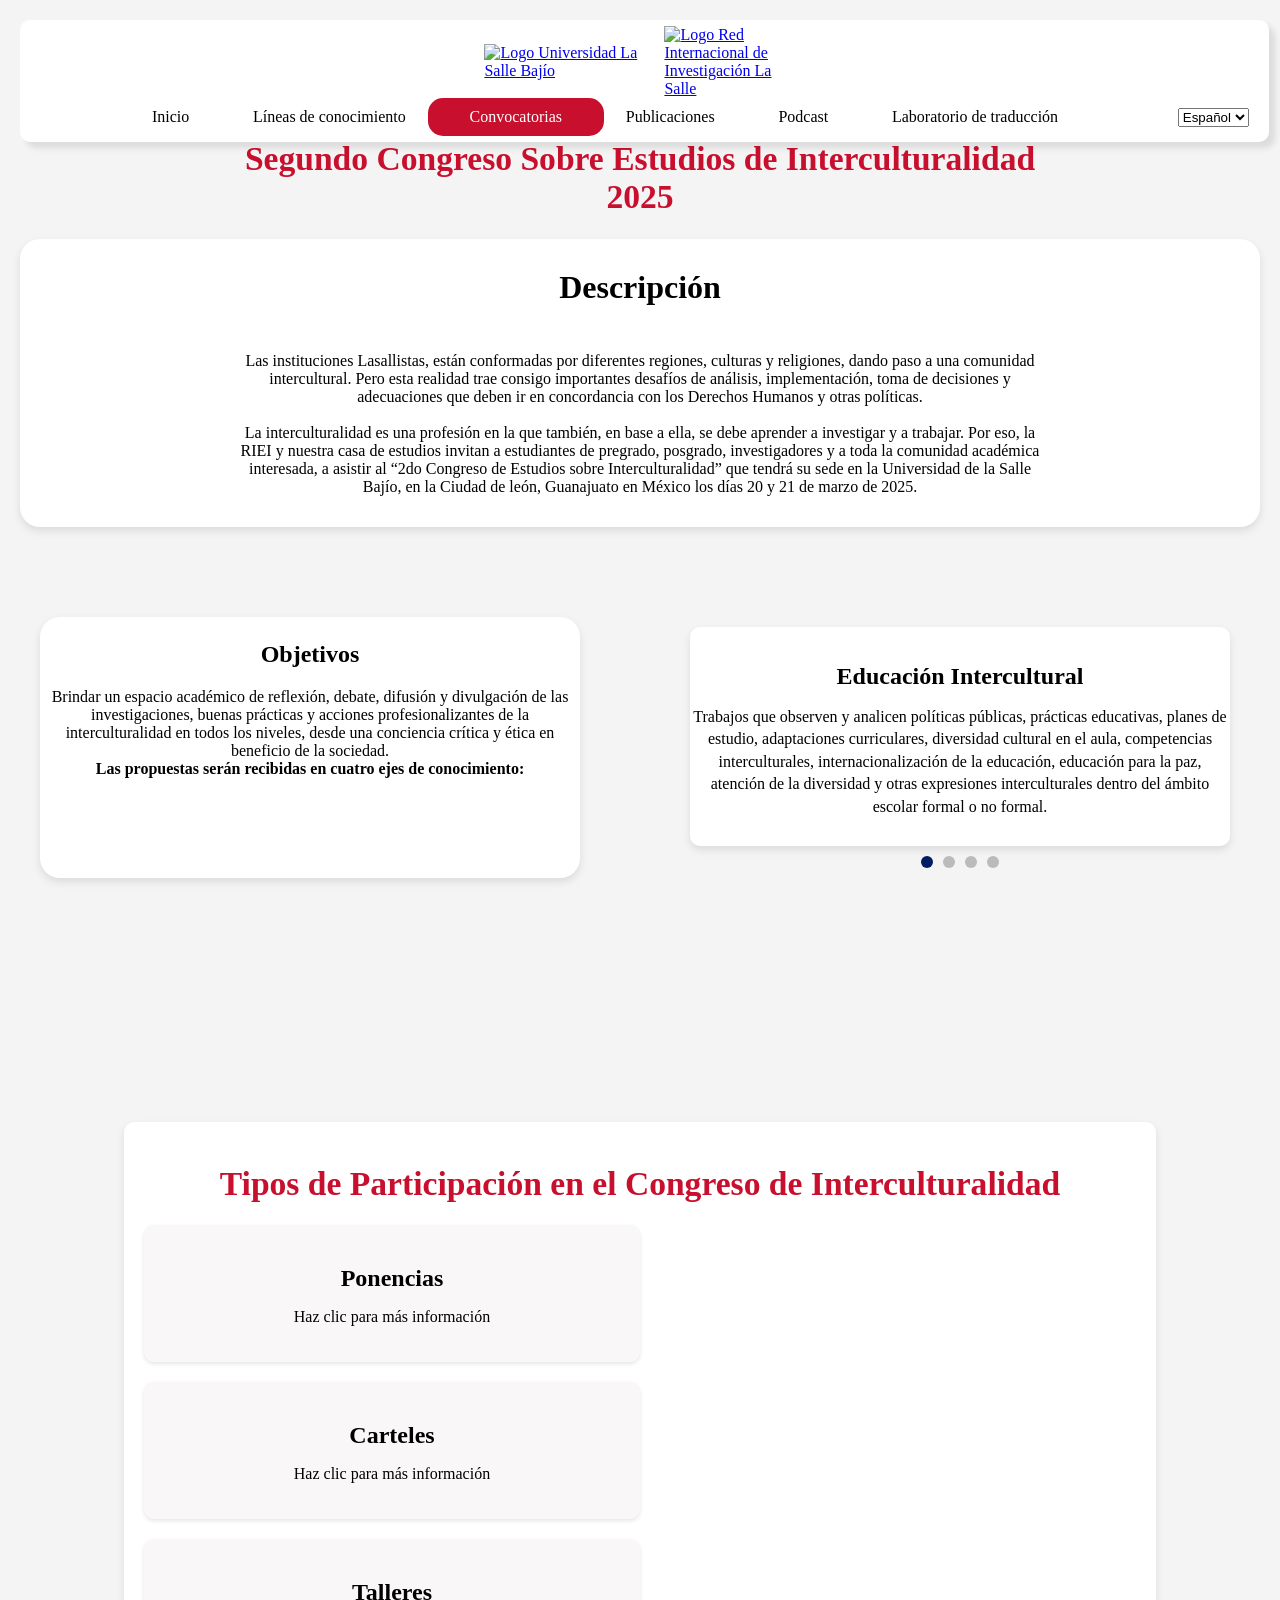
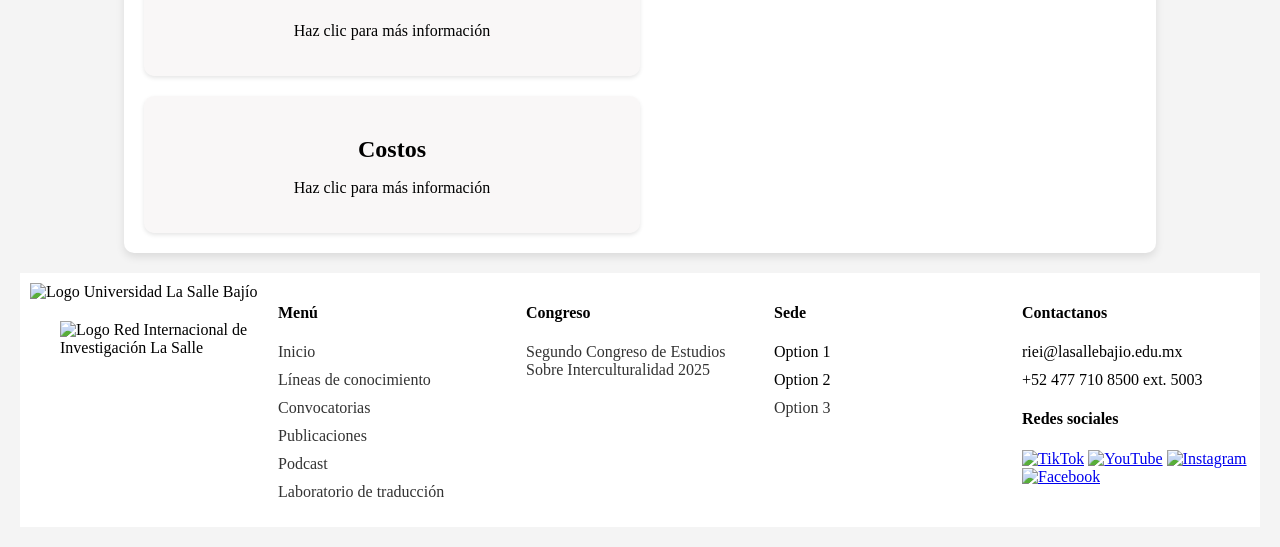
==== convocatorias.html @ dfd48175 "Add files via upload" ====
<!DOCTYPE html>
<html lang="es">
<head>
    <meta charset="UTF-8">
    <meta name="viewport" content="width=device-width, initial-scale=1.0">
    <title>Red Internacional de Estudios sobre Interculturalidad</title>
    <link rel="stylesheet" href="styles.css">
</head>
<body>
    <header>
        <div class="menu-container">
            <a href="./index.html"><img src="./assets/PNG/lasallebajio_COLOR.png" alt="Logo Universidad La Salle Bajío" class="logo"></a>
            <a href="./index.html"><img src="./assets/JPG/logo-riilsa.jpg" alt="Logo Red Internacional de Investigación La Salle" class="logo1"></a>
            <nav class="menu-bar">
                <button class="menu-toggle">☰</button> <!-- Hamburger menu for smaller screens -->
                <ul class="menu">
                    <li><a href="./index.html">Inicio</a></li>
                    <li><a href="./lineas.html">Líneas de conocimiento</a></li>
                    <li><a href="./convocatorias.html"  class="active">Convocatorias</a></li>
                    <li><a href="./publicaciones.html">Publicaciones</a></li>
                    <li><a href="./podcast.html">Podcast</a></li>
                    <li><a href="./laboratorio.html">Laboratorio de traducción</a></li>
                </ul>
            </nav>
            <div class="language-selector">
                <select id="languageSwitcher" onchange="changeLanguage(this.value)">
                    <option value="index.html">Español</option>
                    <option value="index-en.html">English</option>
                </select>
            </div>
        </div>
    </header>
    <div class="container-linea-title">
        <h1 class=>Segundo Congreso Sobre Estudios de Interculturalidad <br>2025</h1>
    </div>
            <!-- Content Sections -->
    <div class="general-convocatoria">
        <div id="descripcion">
            <h2>Descripción</h2>
            <p>Las instituciones Lasallistas, están conformadas por diferentes regiones, culturas y religiones, dando paso a una comunidad intercultural. Pero esta realidad trae consigo importantes desafíos de análisis, implementación, toma de decisiones y adecuaciones que deben ir en concordancia con los Derechos Humanos y otras políticas.  
            <br><br>La interculturalidad es una profesión en la que también, en base a ella, se debe aprender a investigar y a trabajar. Por eso, la RIEI y nuestra casa de estudios invitan a estudiantes de pregrado, posgrado, investigadores y a toda la comunidad académica interesada, a asistir al “2do Congreso de Estudios sobre Interculturalidad” que tendrá su sede en la Universidad de la Salle Bajío, en la Ciudad de león, Guanajuato en México los días 20 y 21 de marzo de 2025. 
            </p>
        </div>
    </div>
            
    <div class="objetivos-section">
        <div class="objetivos-content">
            <h3>Objetivos</h3>
            <p>Brindar un espacio académico de reflexión, debate, difusión y divulgación de las investigaciones, buenas prácticas y acciones profesionalizantes de la interculturalidad en todos los niveles, desde una conciencia crítica y ética en beneficio de la sociedad.<br> 
                    <b>Las propuestas serán recibidas en cuatro ejes de conocimiento:</b></p>
        </div>
                <!-- Carousel Section -->
        <div class="carousel-container">
            <div class="carousel">
                <div class="carousel-item">
                    <h3>Educación Intercultural</h3>
                    <p>Trabajos que observen y analicen políticas públicas, prácticas educativas, planes de estudio, adaptaciones curriculares, diversidad cultural en el aula, competencias interculturales, internacionalización de la educación, educación para la paz, atención de la diversidad y otras expresiones interculturales dentro del ámbito escolar formal o no formal.</p>
                </div>
                <div class="carousel-item">
                    <h3>Lingüística y Mediación Intercultural</h3>
                    <p>Temas sobre la diversidad lingüística en contextos interculturales; comunicación intercultural; políticas del lenguaje, traducción e interpretación; didáctica del lenguaje, así como los métodos de facilitación y acompañamientos para facilitar la interacción y atención de grupos sociales minoritarios.</p>
                </div>
                <div class="carousel-item">
                    <h3>Hábitat y Territorio</h3>
                    <p>Propuestas que analicen la calidad de vida, formas de habitar en diversas configuraciones territoriales (de rurales a urbanas), tópicos de habitabilidad, luchas socioterritoriales, cuidado ambiental, turismo, morfologías socioespaciales, estudios del desarrollo, migración y movilidad humana.</p>
                </div>
                <div class="carousel-item">
                    <h3>Saberes y Conocimientos</h3>
                    <p>Visualizar la diversidad de saberes, formas de conocimientos, recuperación de cosmovisiones y revaloración cultural. Se pueden incluir también temas de debates filosóficos, justicia epistémica, descolonización del conocimiento, etc.</p>
                </div>
            </div>
            <!-- Dots for navigation -->
            <div class="carousel-dots">
                <span class="dot active"></span>
                <span class="dot"></span>
                <span class="dot"></span>
                <span class="dot"></span>
            </div>
        </div>
    </div>

    <div class="pdf-container">
        <iframe id="pdf" src="./assets/programaPDF/Programa General 2o Congreso RIEI.pdf" frameborder="0"></iframe>  <!-- pdf frame -->
    </div>
    <div class="container">
        <h1>Tipos de Participación en el Congreso de Interculturalidad</h1>
        <div class="content-wrapper">
            <div id="info" class="info-section"></div>
            <div class="participation-types">
                <div class="participation-card" onclick="showInfo('ponencias')">
                    <h2>Ponencias</h2>
                    <p>Haz clic para más información</p>
                </div>

                <div class="participation-card" onclick="showInfo('carteles')">
                    <h2>Carteles</h2>
                    <p>Haz clic para más información</p>
                </div>

                <div class="participation-card" onclick="showInfo('talleres')">
                    <h2>Talleres</h2>
                    <p>Haz clic para más información</p>
                </div>

                <div class="participation-card" onclick="showInfo('costos')">
                    <h2>Costos</h2>
                    <p>Haz clic para más información</p>
                </div>
            </div>
        </div>
    </div>
    
    <script src="script.js"></script>
    <script src="js/languageSwitcher.js"></script>
    
    <script>
let currentIndex = 0;
let carouselStartX = 0;
let carouselEndX = 0;
const carouselIntervalTime = 5000; // 10 seconds

const items = document.querySelectorAll('.carousel-item');
const dots = document.querySelectorAll('.dot');
const totalItems = items.length;

// Carousel functionality
function updateCarousel() {
    const offset = -currentIndex * 100;
    items.forEach(item => {
        item.style.transform = `translateX(${offset}%)`;
    });
    updateDots();
}

// Dots functionality
function updateDots() {
    dots.forEach(dot => dot.classList.remove('active'));
    dots[currentIndex].classList.add('active');
}

// Move to the next slide
function nextSlide() {
    currentIndex = (currentIndex + 1) % totalItems;
    updateCarousel();
}

// Move to the previous slide
function prevSlide() {
    currentIndex = (currentIndex - 1 + totalItems) % totalItems;
    updateCarousel();
}

// Initialize the carousel
updateCarousel();

// Function to automatically switch carousel items every 10 seconds
let carouselInterval = setInterval(() => {
    nextSlide(); // Move to the next slide
}, carouselIntervalTime);

// Pause and restart the interval when the user interacts with the carousel
function resetCarouselInterval() {
    clearInterval(carouselInterval);
    carouselInterval = setInterval(() => {
        nextSlide();
    }, carouselIntervalTime);
}

// Handle dot clicks
dots.forEach((dot, index) => {
    dot.addEventListener('click', () => {
        currentIndex = index;
        updateCarousel();
        resetCarouselInterval(); // Reset the auto-slide when a dot is clicked
    });
});

// Handle touch start (carousel)
document.querySelector('.carousel').addEventListener('touchstart', (e) => {
    carouselStartX = e.touches[0].clientX;
    resetCarouselInterval(); // Reset the auto-slide when a swipe starts
});

// Handle touch move (carousel)
document.querySelector('.carousel').addEventListener('touchmove', (e) => {
    carouselEndX = e.touches[0].clientX;
});

// Handle touch end (determine swipe direction for carousel)
document.querySelector('.carousel').addEventListener('touchend', () => {
    if (carouselStartX > carouselEndX + 50) {
        nextSlide(); // Swipe left, next slide
    } else if (carouselStartX < carouselEndX - 50) {
        prevSlide(); // Swipe right, previous slide
    }
});
    </script>
    
    <script>
        const participationData = {
    ponencias: `
        <h2>Ponencias</h2>
        <p>La postulación para presentar una Ponencia Oral requiere:</p>
        <ul>
            <li>Título de la ponencia.</li>
            <li>Autores y adscripción (máximo 2 autores).</li>
            <li>Línea General de conocimiento en la que desea participar.</li>
            <li>Un resumen de 800 palabras máximo en español o inglés que intégre:
                <ul>
                    <li>Planteamiento del problema.</li>
                    <li>Pertinencia intercultural.</li>
                    <li>Diseño metodológico.</li>
                    <li>Resultados y conclusiones.</li>
                </ul>
            </li>
            <li>Al menos un autor de la actividad debe estar inscrito en el Congreso para poder ser expuesta.</li>  
        </ul>
        <p>Enviar propuesta en formato Word a: <a href="mailto:riei@lasallebajio.edu.mx">riei@lasallebajio.edu.mx</a> escribiendo “Ponencia_Linea 1 o 2 o 3 o 4_Apellido autores” en el asunto y en documento adjunto. Por ejemplo: “Ponencia_linea3_Perez”.</p>
    `,
    carteles: `
        <h2>Carteles</h2>
        <p>Los carteles deben comunicar visualmente información clara y concisa facilitando la comprensión rápida del contenido; y fomenten la interacción con los evaluadores y público.</p>
        <p><b>Características: </b></p>
        <ul>
            <li>Título claro (máximo 15 palabras).</li>
            <li>Autores e institución.</li>
            <li>Cumplir los elementos de la plantilla (Problemática, Objetivos, Metodologías, Resultados/Conclusiones y las 10 referencias más relevantes).</li>
        </ul>
        <p><b>Sugerencias para la elaboración del cartel: </b></p>
        <ul>
            <li>Utilizar letra grande legible con información suficiente y concisa, además de tablas, cuadros o ilustraciones que permitan en forma ágil informar sobre lo expuesto. </li>
            <li>Evitar textos largos y con muchos datos.</li>
            <li>Organizar la información en columnas, para facilitar la lectura.</li>
        </ul>
        <p><a href="https://universidadlasallebajio904.sharepoint.com/:p:/s/Comunicacin-RIEI/EfWDMfnvPGpKg27rhJgcjGIBaWiCTSVV8TisrQbmZIBO0A?e=Q6QWN3" target="_blank">Plantilla para descargar</a></p>
        <p>Enviar propuesta a: <a href="mailto:riei@lasallebajio.edu.mx">riei@lasallebajio.edu.mx</a></p>
    `,
    talleres: `
        <h2>Talleres</h2>
        <p>Requisitos para proponer un Taller:</p>
        <ul>
            <li>Título del taller.</li>
            <li>Conocimientos y habilidades que serán desarrollados.</li>
            <li>Descripción del taller y actividades.</li>
            <li>Modalidad presencial.</li>
            <li>Información de instrucor(es): Nombre completo, último grado de estudios, adscripción, email, teléfono, síntesis curricular (máximo 150 palabras), experiencia en los temas del taller que propone. Máximo 2 facilitadores por taller.</li>  
            <li>Duración del taller (máximo 3 horas por día, 6 en total).</li>
            <li>Número mínimo y máximo de personas inscritas para abrir.</li> 
        </ul>
        <p>Las propuestas serán evaluadas por el Comité Científico.</p>
        <p>Enviar propuesta a: <a href="mailto:riei@lasallebajio.edu.mx">riei@lasallebajio.edu.mx</a></p>
    `,
    costos: `
        <h2>Costos</h2>
        <table border="4">
            <tr>
                <th>Concepto</th>
                <th>Costo</th>
            </tr>
            <tr>
                <td>Estudiantes de licenciatura y posgrado</td>
                <td>$300</td>
            </tr>
            <tr>
                <td>Asistentes en general</td>
                <td>$300</td>
            </tr>
            <tr>
                <td>Talleres presenciales</td>
                <td>$200</td>
            </tr>
        </table>

    ` 
    
};

function showInfo(type) {
    const infoSection = document.getElementById('info');
    infoSection.innerHTML = participationData[type];
    infoSection.style.display = 'block';
}
    </script>
</body>
<footer>
    <div class="footer-container">
      
      <!-- First Column: Logos -->
      <div class="footer-column">
            <img src="./assets/PNG/lasallebajio_COLOR.png" alt="Logo Universidad La Salle Bajío" class="logo-footer">
            <img src="./assets/JPG/logo-riilsa.jpg" alt="Logo Red Internacional de Investigación La Salle" class="logo-footer1">
      </div>

      <!-- Second Column: Menu -->
      <div class="footer-column">
        <h4>Menú</h4>
        <ul>
            <li><a href="./index.html">Inicio</a></li>
            <li><a href="./lineas.html">Líneas de conocimiento</a></li>
            <li><a href="./convocatorias.html">Convocatorias</a></li>
            <li><a href="./publicaciones.html">Publicaciones</a></li>
            <li><a href="./podcast.html">Podcast</a></li>
            <li><a href="./laboratorio.html">Laboratorio de traducción</a></li>
        </ul>
      </div>

      <!-- Third Column: Congreso -->
      <div class="footer-column">
        <h4>Congreso</h4>
        <ul>
          <li><a href="./convocatorias.html">Segundo Congreso de Estudios 
            <br> Sobre Interculturalidad 2025</a></li>
        </ul>
      </div>

      <!-- Fourth Column: Sede and Social Media -->
      <div class="footer-column">
        <h4>Sede</h4>
        <ul>
          <li>Option 1</li>
          <li>Option 2</li>
          <li><a href="#">Option 3</a></li>
        </ul>
      </div>

            <!-- Fifth Column: Datos de contacto -->
        <div class="footer-column">
            <h4>Contactanos</h4>
            <ul>
                <li>riei@lasallebajio.edu.mx</li>
                <li>+52 477 710 8500 ext. 5003</li>
            </ul>
            <h4>Redes sociales</h4>
            <div class="social-icons">
                <a href="#"><img src="./assets/PNG/tiktok-icon.png" alt="TikTok" class="social-icon"></a>
                <a href="#"><img src="./assets/PNG/youtube-icon.png" alt="YouTube" class="social-icon"></a>
                <a href="#"><img src="./assets/PNG/instagram-icon.png" alt="Instagram" class="social-icon"></a>
                <a href="#"><img src="./assets/PNG/facebook-icon.png" alt="Facebook" class="social-icon"></a>
            </div>
        </div>

    </div>
  </footer>
</html>
---- styles.css ----
@font-face {
    font-family: 'IndivisaDisplay';
    src: url(./assets/fonts/woff2/indivisa_display_sans-regular.woff2) format('woff2'),
         url(./assets/fonts/woff/indivisa_display_sans-regular.woff) format('woff'),
         url(./assets/fonts/ttf/Indivisa\ Display\ Sans-Regular.ttf.ttf) format('truetype');
    font-weight:normal;
    font-style:normal;
}

@font-face {
    font-family: 'IndivisaFont';
    src: url(./assets/fonts/woff2/indivisa_text_sans-regular.woff2) format('woff2'),
         url(./assets/fonts/woff/indivisa_text_sans-regular.woff) format('woff'),
         url(./assets/fonts/ttf/Indivisa\ Text\ Sans-Regular.ttf) format('truetype');
    font-weight: normal;
    font-style: normal;
}

@font-face {
    font-family: 'IndivisaFont';
    src: url(./assets/fonts/woff2/indivisa_text_sans-bold.woff2) format('woff2'),
         url(./assets/fonts/woff/indivisa_text_sans-bold.woff) format('woff'),
         url(./assets/fonts/ttf/Indivisa\ Text\ Sans-Bold.ttf) format('truetype');
    font-weight: bold;
    font-style: bold;
}

body {
    font-family: Arial, sans-serif;
    margin: 0;
    padding: 20px;
    background-color: #f4f4f4;
    font-family: 'IndivisaFont';
}

h1 {
    color: #C8102E;
    font-size: 2.1rem;
    text-align: center;
    max-width: 100%;
    flex-grow: 1;
    font-family: 'IndivisaDisplay';
}

h2, h3 {
    font-family: 'IndivisaDisplay';  
}

/* Header */
header {
    width: 100%;
}

/* Menu container with shadow, margins, and positioning */
.menu-container {
    display: flex;
    align-items: center;
    padding: 6px 0;
    position: fixed;
    justify-content: center;
    z-index: 1000;
    box-shadow: 6px 6px 6px rgba(0, 0, 0, 0.1);
    background-color: #ffffff;
    max-width: 100%;
    min-width: 300px;
    width: 96%;
    padding-right: 20px;
    border-radius: 10px;
    flex-wrap: wrap;
}

/* Logo styles */
.logo {
    max-width: 180px;
    width: auto;
    height: auto;
}

.logo1 {
    max-width: 120px;
    width: auto;
    height: auto;
}

.logos {
    display: flex;
    flex-direction: row;
    align-items: center;
    justify-content: center;
}

/* Menu bar */
.menu-bar {
    flex-grow: 1;
    display: flex;
    justify-content: space-between;
    align-items: center;
    padding-left: 20px;
    margin-left: 60px;
    flex-wrap: wrap;
}

/* Menu styling */
.menu {
    list-style-type: none;
    margin: 0;
    padding: 0;
    display: flex;
    justify-content: center;
    align-items: center;
    flex-wrap: nowrap;
    width: 90%;
}

.menu li {
    margin: 0 10px;
    flex-shrink: 1;
    flex-grow: 1;
    text-align: center;
    white-space: nowrap;
}

.menu li a {
    text-decoration: none;
    color: #000000;
    padding: 10px 20px;
    border-radius: 15px;
    text-align: center;
    transition: background-color 0.3s ease, color 0.3s ease;
    display: block;
    width: 100%;
    flex-shrink: 1;
}

.menu li a.active, 
.menu li a:hover {
    background-color: #C8102E;
    color: #ffffff;
}


.menu-toggle {
    display: none;
    background: none;
    border: none;
    font-size: 28px;
    cursor: pointer;
}

/* Responsive design: make the menu and logos adapt to smaller screens */
@media screen and (max-width: 1100px) {
    .menu-container {
        padding-right: 10px;
        flex-wrap: wrap;
    }
    .menu-bar {
        margin-left: 30px;
        padding-left: 10px;
    }
    .logo, .logo1 {
        max-width: 150px;
    }
    .menu li {
        margin: 0 8px;
    }
    .menu li a {
        padding: 8px 16px;
    }

    .menu-toggle {
        display: block;
        margin-left: 10px;
    }

    .menu {
        flex-direction: column;
        align-items: flex-start;
        display: none;
        width: 100%;
    }

    .menu.active {
        display: flex;
    }
}

@media screen and (max-width: 768px) {
    .menu-container {
        padding-right: 5px;
    }

    .menu-bar {
        margin-left: 10px;
        padding-left: 5px;
    }
    .menu-toggle {
        display: block;
        margin-left: 10px;
    }

    .menu {
        flex-direction: column;
        align-items: flex-start;
        display: none;
        width: 100%;
    }

    .menu.active {
        display: flex;
    }

    .menu li {
        margin: 10px 0;
    }

    .menu li a {
        padding: 10px;
        width: 100%;
        display: block;
    }

    .logo {
        width: 90px;
    }

    .logo1 {
        width: 90px;
        margin-left: 12px;
    }
    
    .logos {
        flex-direction: row;
    }
}

@media screen and (max-width: 480px) {
    .menu-container {
        flex-direction: row;
        align-items: flex-start;
        position: relative;
    }

    .menu-toggle {
        display: block;
        margin-left: 10px;
    }

    .menu {
        flex-direction: column;
        align-items: flex-start;
        display: none;
        width: 100%;
    }

    .menu.active {
        display: flex;
    }

    .menu li {
        margin: 10px 0;
    }

    .menu li a {
        padding: 10px;
        width: 100%;
        display: block;
    }

    .logo {
        width: 90px;
    }

    .logo1 {
        width: 90px;
        margin-left: 12px;
    }
    
    .logos {
        flex-direction: row;
    }
}

/* Footer styles */
footer {
    background-color: #ffffff;
    font-family: "IndivisaFont";
    height: auto;
    width: 100%;
    display: block;
    margin-top: 20px;

}
  
.footer-container {
    display: flex;
    justify-content: space-between;
    flex-wrap: wrap;
    
}
  
.footer-column {
    flex: 1;
    padding: 10px;
    min-width: 200px;
}
  
  /* Style for logos */
.logo-footer {
    height: auto;
    width: 300px;
    margin-bottom: 20px;
}

.logo-footer1 {
    height: auto;
    width: 230px;
    margin-left: 30px;
}
  
  /* List styles */
footer ul {
    list-style: none;
    padding: 0;
}
  
footer ul li {
    margin-bottom: 10px;
}
  
footer ul li a {
    text-decoration: none;
    color: #333;
}
  
  /* Social media icon styles */
.social-icons {
    margin-top: 10px;
}
  
.social-icon {
    width: 24px;
    margin-right: 10px;
}
  
.social-icon:last-child {
    margin-right: 0;
}

@media screen and (max-width: 1400px) {
    .logo-footer {
        width: 250px;
    }

    .logo-footer1 {
        width: 180px
    }
}
  

@media screen and (max-width: 900px) {

    .footer-container {
        flex-direction: column;
        align-items: center;
        text-align: center;
        display: flex;
    }
  
    .footer-column {
        margin-bottom: 20px;
        width: 100%;
        text-align: center;
    }
  
    /* Adjust logo size for smaller screens */
    .logo-footer {
        width: 200px;
        height: auto;
        margin-bottom: 15px;
    }

    .logo-footer1 {
        width: 170px;
        height: auto;
        margin-bottom: 15px;
    }
  
    /* Increase spacing for social icons */
    .social-icon {
        margin-right: 15px;
        width: 30px;
    }
}
  
@media screen and (max-width: 576px) {
    /* Further adjustments for mobile phones */
    footer {
        padding: 20px;
        justify-content: center;
    }
  
    .footer-column {
        padding: 5px;
    }
  
    .logo-footer {
        width: 150px;
        margin-bottom: 10px;
        text-align: center;
    }

    .logo-footer1 {
        width: 110px;
        height: auto;
    }
  
    /* Increase spacing between links */
    ul li {
        margin-bottom: 15px;
    }
  
    /* Make social icons slightly larger on mobile */
    .social-icon {
        width: 36px;
        margin-right: 20px;
    }
}


/* Slideshow and title container */
.mega-container {
    display: flex;
    justify-content: center;
    align-items: flex-start; /* Aligns items to the top */
    flex-wrap: wrap;
    flex-direction: row;
    width: 100%;
    margin-top: 150px; /* Optional spacing */
    box-sizing: border-box;
    padding: 0 20px; 
}
/* Slideshow container */
.slideshow-container {
    position: relative;
    max-width: 50%;
    min-width: 50%;
    height: 400px;
    overflow: hidden;
    display: flex;
    justify-content: center;
    align-items: center;
    border-radius: 20px;
    padding: 0;
}

/* Show the current slide */
.show {
    display: block !important;
}

/* Each slide */
.slide {
    display: none; 
    position: absolute;
    width: 100%;
    height: 100%;
    justify-content: center;
    align-items: center;
}

/* Slide images */
.slide-image {
    width: 100%;
    height: 100%;
    object-fit:contain;
}

/* Text area on each slide 
.slide-text {
    position: absolute;
    bottom: 20px;
    left: 50%;
    transform: translateX(-50%);
    background-color: rgba(0, 0, 0, 0.6);
    color: #fff;
    width: 500px;
    height: 130px;
    padding: 20px;
    text-align: center;
    display: flex;
    flex-direction: column;
    justify-content: center;
    align-items: center;
    border-radius: 20px;
}
*/
/* Read more button */
.read-more {
    background-color: #C8102E;
    color: #ffffff;
    padding: 10px 20px;
    text-decoration: none;
    margin-top: 10px;
    border-radius: 5px;
    transition: background-color 0.3s ease;
}

.read-more:hover {
    background-color: #de3838;
}

/* Left and right navigation buttons */
.prev, .next {
    position: absolute;
    top: 50%;
    transform: translateY(-50%);
    background-color: rgba(0, 0, 0, 0.5);
    color: #ffffff;
    border: none;
    padding: 16px;
    cursor: pointer;
    z-index: 1;
    font-size: 18px;
}

.prev {
    left: 0;
}

.next {
    right: 0;
}

/* Responsive design */
@media screen and (max-width: 1200px) {
    .mega-container {
        flex-direction: row;
        margin-top: 120px;
    }

    .slideshow-container {
        min-width: 50%;   
    }

    .slide-text {
        width: 80%;
    }

    .read-more {
        padding: 8px 16px;
    }

    .prev, .next {
        padding: 12px;
    }
}

@media screen and (max-width: 576px) {
    .slideshow-container {
        min-width: 100%;   
    }

    .slide-text {
        width: 90%;
        font-size: 14px;
    }

    .read-more {
        padding: 6px 12px;
        font-size: 14px;
    }

    .prev, .next {
        padding: 10px;
    }
}

/* Title and image container */
.title-container {
        width: 50%;
        max-width: 50%;
        display: flex;
        align-items: center;
        justify-content: center;
        margin: 30px 0;
        flex-direction: column;
        box-sizing: border-box;
}

/* Image placeholder */
.image-space {
    width: 120px;
    height: 130px;
    display: flex;
    justify-content: center;
    align-items: center;
    position: relative;

}

/* Grey text container */
.text-container {
    height: auto;
    width: 80%;
    margin: auto;
    display: flex;
    justify-content: center;
    align-items: center;
    padding: 0 10px 0 10px;
    
}

/* Textbox inside the grey container */
.text-box {
    background-color:#c7b6b61c;
    box-shadow: 0 4px 8px rgba(0, 0, 0, 0.1);
    margin: 20px 50px 0 70px;
    max-width: 580px;
    min-height: 175px;
    max-width: 50%;
    min-width: 50%;
    height: auto;
    font-size: 16px;
    line-height: 1.8;
    text-align: center;
    padding: 20px;
    border-radius: 20px;

}

/* Responsive Design */
@media (max-width: 1200px) {
    .title-container {
        min-width: 50%;
        flex-direction: column;
        align-items: center;
        text-align: center;
    }

    .image-space {
        width: 135px;
        height: 150px;
    }

    h1 {
        font-size: 24px;
    }

    .text-container {
        min-width: 100%;
        flex-direction: column;
        padding: 0
    }

    .text-box {
        font-size: 15px;
    }
}

@media (max-width: 576px) {


    .image-space {
        width: 105px;
        height: 120px;
        margin-right: 0;
        margin-bottom: 15px;
    }

    h1 {
        font-size: 20px;
    }

    .text-container {
        max-width: 95%;
        padding: 0;
    }

    .text-box {
        font-size: 14px;
    }
}
/*---------------------------------Page Líneas de conocimiento----------------------------------------------------------*/

/* Main container to hold the title and content */
.container-linea-title {
    margin-top: 120px;
    max-width: 100%;
    text-align: center;
}

.container-lineas {
    display: grid;
    grid-template-columns: repeat(2, 1fr);
    grid-gap: 30px;
    justify-items: center;
    margin-top: 50px;
    width: 100%;
}

/* Red part of the title */
.red {
    color: #C8102E;
}

/* Blue part of the title */
.blue {
    color: #001E61;
}

/* Content boxes */
.box-linea {
    background-color: #c7b6b61c;
    box-shadow: 0 4px 8px rgba(0, 0, 0, 0.1);
    height: auto;
    min-height: 350px;
    width: 100%;
    max-width: 700px;
    padding: 20px;
    display: flex;
    flex-direction: column;
    justify-content: center;
    align-items: center;
    text-align: center;
    box-sizing: border-box;
    word-wrap: break-word;
    border-radius: 20px;
}

.box-linea h2 {
    text-align: left;
    margin-bottom: 10px;
}

@media (max-width: 900px) {
    .container-lineas {
        grid-template-columns: 1fr; 
    }
    
    .box-linea {
        width: 90%;
    }
}

/* Coordinador section */

/* Container for all coordinador boxes */
.coordinadores-container {
    display: flex;
    flex-wrap:nowrap;
    gap: 30px;
    margin: 30px;
    align-items: center;
    align-content: center;
    justify-content: center;
}

/* Coordinador box styling */
.coordinador-box {
    background-color: #ffffff73;
    box-shadow: 0 4px 8px rgba(0, 0, 0, 0.1);
    height: auto;
    min-height: 350px;
    width: 400px;
    border-radius: 20px;
    display: flex;
    flex-direction: column;
    align-items: center;
    align-content: center;
    padding: 10px;
    text-align: center;
    transition: transform 0.3s ease;
}

/* Placeholder for circular image inside the container */
.image-placeholder {
    width: 200px;
    height: 200px;
    border-radius: 50%;
    display: flex;
    justify-content: center;
    align-items: center;
    margin-top: 18px;
}

/* Coordinador info */
.coordinador-info {
    font-size: 0.9rem;
    color: #000000;
    margin-left: 30px;
    margin-top: 20px;
    padding: 0;
    flex-direction: column;
    text-align: center;
}

/* Collapsible content (initially hidden) */
.collapsible-content {
    max-height: 0;
    overflow: hidden;
    transition: max-height 0.3s ease-out;
    text-align: left;
    padding: 0 10px;
}

/* Button styling */
.collapse-toggle {
    background-color: #001E61;
    color: #fff;
    border: none;
    padding: 5px 10px;
    cursor: pointer;
    margin-top: 10px;
    border-radius: 5px;
}

/* Expanded state */
.coordinador-box.expanded .collapsible-content {
    max-height:fit-content;
    transition: max-height 0.5s ease-in;
}

/* Hover effect */
.coordinador-box:hover {
    transform: translateY(-5px);
}

/* RESPONSIVE DESIGN */

@media (max-width: 1024px) {
    .coordinadores-container {
        flex-wrap: wrap;
        justify-content: center;
    }

    .coordinador-box {
        width: 220px;
    }

    .image-placeholder {
        width: 180px;
        height: 180px;
    }

    .coordinador-info {
        font-size: 0.85rem;
        margin-left: 20px;
    }
}

@media (max-width: 768px) {
    .coordinadores-container {
        flex-direction: row;
        flex-wrap: wrap;
        gap: 15px;
    }

    .coordinador-box {
        width: 180px;
    }

    .image-placeholder {
        width: 160px;
        height: 160px;
    }

    .coordinador-info {
        font-size: 0.8rem;
        margin-left: 0;
    }
}

@media (max-width: 480px) {
    .coordinadores-container {
        flex-direction: column;
        align-items: center;
        gap: 20px;
    }

    .coordinador-box {
        width: 100%; 
        max-width: 300px;
    }

    .image-placeholder {
        width: 140px;
        height: 140px;
        margin-top: 10px;
    }

    .coordinador-info {
        font-size: 0.75rem;
        margin-left: 0;
        text-align: center;
    }

    .collapse-toggle {
        font-size: 0.75rem;
    }
}
/*--------------------------------------------------Page Podcast--------------------------------------------------------------*/
.podcast {
    background-image: url(./assets/JPG/background.jpg);
}

.title-podcast {
    display: flex;
    justify-content: center;
    align-items: center;
    width: 50%;
    margin: 0 auto;
}

.title-podcast h1 {
    background-color:#f9f9f9;
    box-shadow:  4px 4px 10px rgba(0, 0, 0, 0.5);
    border-radius: 20px;
    margin-top: 120px;
    padding: 10px;
}

.podcast-container{
    height: auto;
    width: auto;
    margin-top: 50px;
    display: flex;
    flex-direction: row;
    justify-content: center;
    align-items: center;
    border-top-color:#001E61 ;
    border-bottom-color: #C8102E;
    box-shadow:  4px 4px 10px rgba(0, 0, 0, 0.5);
    border-style: groove;
    border-radius: 20px;
    padding: 10px;
}

.spotify{
    width: 352px;
    align-items: flex-start;
}

.text-box1 h2{ 
    width: fit-content;
    text-align: left;
    color: #f4f4f4;
    background-color: #001E61;
    border-radius: 15px;
    padding: 2%;
}

.podcast-container .text-box1 {
    margin: 50px;
    text-align: left;
    align-items: center;
    width: auto;
    background-color: #fff;
    box-shadow:  4px 4px 10px rgba(0, 0, 0, 0.5);
    border-radius: 15px;
    padding: 1%;
}

.info-invitados {
    max-width: 500px;
    width: 100%;
    margin: 20px auto;
    background-color: #fff;
    border: 1px solid #ccc;
    border-radius: 8px;
    overflow: hidden;
    box-shadow:  4px 4px 10px rgba(0, 0, 0, 0.5);
}

.dropdown {
    cursor: pointer;
    display: flex;
    justify-content: space-between;
    align-items: center;
    background-color: #f1f1f1;
    padding: 15px;
    border-bottom: 1px solid #ccc;
}

.dropdown h2 {
    margin: 0;
    font-size: 18px;
}

.arrow {
    font-size: 18px;
    transform: rotate(0deg);
    transition: transform 0.3s ease;
}

.arrow.open {
    transform: rotate(90deg);
}

.dropdown-content {
    display: none;
    padding: 20px;
    font-size: 16px;
}

.dropdown-content ul {
    list-style-type: none;
    padding-left: 0;
}

.dropdown-content p {
    margin: 10px 0;
}

.social-icons1 {
    display: flex;
    gap: 10px;
    margin-top: 10px;
}

.social-icon2 {
    width: 30px;
    height: 30px;
}


@media (max-width: 1000px) {
    .podcast-container {
        flex-direction: column;
        width: 100%;
        align-items: center;
        margin-top: 20px;
    }

    .title-podcast h1 {
        margin-top: 50px;
    }

    .spotify {
        width: 100%;
        align-items: center;
        margin-bottom: 20px;
    }

    .podcast-container .text-box1 {
        width: 90%;
        margin: 20px 0;
        padding: 15px;
    }

    .text-box1 h2 {
        font-size: 1.2em;
        padding: 2%;
    }
    .dropdown h2 {
        font-size: 16px;
    }
  
    .dropdown-content {
        font-size: 14px;
    }
  
    .social-icon2 {
        width: 25px;
        height: 25px;
    }
}

@media (max-width: 480px) {
    .dropdown h2 {
      font-size: 14px;
    }

    .dropdown-content {
      font-size: 13px;
      padding: 10px;
    }

    .social-icon2 {
      width: 20px;
      height: 20px;
    }

    .dropdown {
      padding: 10px;
    }
  }

/*--------------------------------------- Page Convocatoria -----------------------------------------*/

.general-convocatoria {
    background-color: #fff;
    box-shadow: 0 4px 8px rgba(0, 0, 0, 0.1);
    display: flex;
    flex-direction: column;
    align-items: center;
    border-radius: 20px;
    margin-bottom: 70px;
}

#descripcion { 
    width: 800px;
    height: auto;
    flex-direction: column;
    margin-bottom: 15px;

}

#descripcion h2, #tipos h2 {
    text-align: center;
    font-size: 2rem;
    padding: 20px;
    margin-top: 10px;
}
#descripcion p, #tipos p {
    text-align: center;
    font-size: 1rem;
}

/*---------Carousel Objetivos-------------*/

/* Layout for objetivos section and carousel */
.objetivos-section {
    display:flex;
    justify-content: space-between;
    padding: 20px;
    margin-bottom: 10px;
    flex-wrap: wrap;
    text-align: center; 
    margin-bottom: 70px;
    
}

.objetivos-content {
    background-color: #fff;
    box-shadow: 0 4px 8px rgba(0, 0, 0, 0.1);
    width: 45%;
    text-align: center;
    border-radius: 20px;
}

.objetivos-content h3 {
    font-size: 1.5rem;
    margin-bottom: 20px;
}

.objetivos-content p {
    font-size: 1rem;
    text-align: center;
}

.carousel-container {
    width: 45%;
    position: relative;
    padding: 10px;
}

.carousel {
    display: flex;
    overflow: hidden;
    border-radius: 10px;
    background-color: #fff;
    box-shadow: 0 4px 8px rgba(0, 0, 0, 0.1);
    touch-action: pan-y; /* Enable touch support */
    transition: transform 0.5s ease-in-out;
    padding: 2px;
}

/* Slideshow and Carousel container styling */
.slideshow-container, .carousel {
    overflow: hidden;
    position: relative;
}

.slide, .carousel-item {
    width: 100%;
    display: inline-block;
    transition: transform 0.5s ease-in-out;
    min-width: 100%;
    padding: 10px 0 10px 0;
}

.carousel-item h3 {
    font-size: 1.5rem;
    margin-bottom: 10px;
}

.carousel-item p {
    font-size: 1rem;
    line-height: 1.4;
}

/* Dots for navigation */
.carousel-dots {
    display: flex;
    justify-content: center;
    margin-top: 10px;
}

.carousel-item.active, .slide.active {
    transition: transform 0.5s ease-in-out; 
}

.dot {
    height: 12px;
    width: 12px;
    margin: 0 5px;
    background-color: #bbb;
    border-radius: 50%;
    display: inline-block;
    cursor: pointer;
    transition: background-color 0.3s;
}

.dot.active {
    background-color: #001E61;
}
/*Participation section*/
.container {
    display: flex;
    justify-content: center;
    align-items: center; 
    text-align: center;
    flex-direction: column;
    width: 80%;
    max-width: 1200px;
    padding: 20px;
    background-color: #fff;
    box-shadow: 0 4px 8px rgba(0, 0, 0, 0.1);
    border-radius: 10px;
    margin:auto;
}

.content-wrapper {
    display: flex;
    justify-content: space-between;
    align-items: flex-start;
    width: 100%;
    margin: auto;
}

/* Info section */
.info-section {
    width: 45%;
    background-color: #f9f9f9;
    padding: 20px;
    border-radius: 10px;
    font-size: 1rem;
    text-align: left;
    display: none;
    box-shadow: 0 2px 4px rgba(0, 0, 0, 0.1);
}

/* Participation cards */
.participation-types {
    display: flex;
    flex-direction: column;
    gap: 20px;
    width: 50%;
}

.participation-card {
    background-color: #c7b6b61c;
    box-shadow: 0 2px 4px rgba(0, 0, 0, 0.1);
    padding: 20px;
    border-radius: 10px;
    cursor: pointer;
    transition: transform 0.2s ease;
}

.participation-card:hover {
    transform: scale(1.05);
}

.participation-card h2 {
    font-size: 1.5rem;
    margin-bottom: 10px;
}

.participation-card p {
    font-size: 1rem;
}


@media (max-width: 900px) {
    #descripcion {
        width: 90%; 
        margin-bottom: 50px; 
    }

    #descripcion h2, #tipos h2 {
        font-size: 1.5rem; 
        padding: 15px; 
    }

    #descripcion p, #tipos p {
        font-size: 0.9rem; 
    }

    .content-wrapper {
        flex-direction: column;
        align-items: center;
    }

    .info-section, .participation-types {
        width: 100%;
    }

    .info-section {
        margin-bottom: 20px;
    }
}

@media (max-width: 768px) {
    .objetivos-section {
        flex-direction: column;
        align-items: center;
    }

    .objetivos-content, .carousel-container {
        width: 100%;
        margin-bottom: 20px;
    }

    .carousel-item h3 {
        font-size: 1.3rem;
    }

    .carousel-item p {
        font-size: 0.9rem;
    }

    .dot {
        height: 10px;
        width: 10px;
    }
}

@media (max-width: 600px) {
    #descripcion {
        width: 100%;
        margin-bottom: 40px; 
    }

    #descripcion h2, #tipos h2 {
        font-size: 1.2rem; 
        padding: 10px;
    }

    #descripcion p, #tipos p {
        font-size: 0.85rem;
    }

    .participation-card h2 {
        font-size: 1.2rem;
    }

    .participation-card p {
        font-size: 0.9rem;
    }

    .info-section {
        font-size: 0.9rem;
    }
}
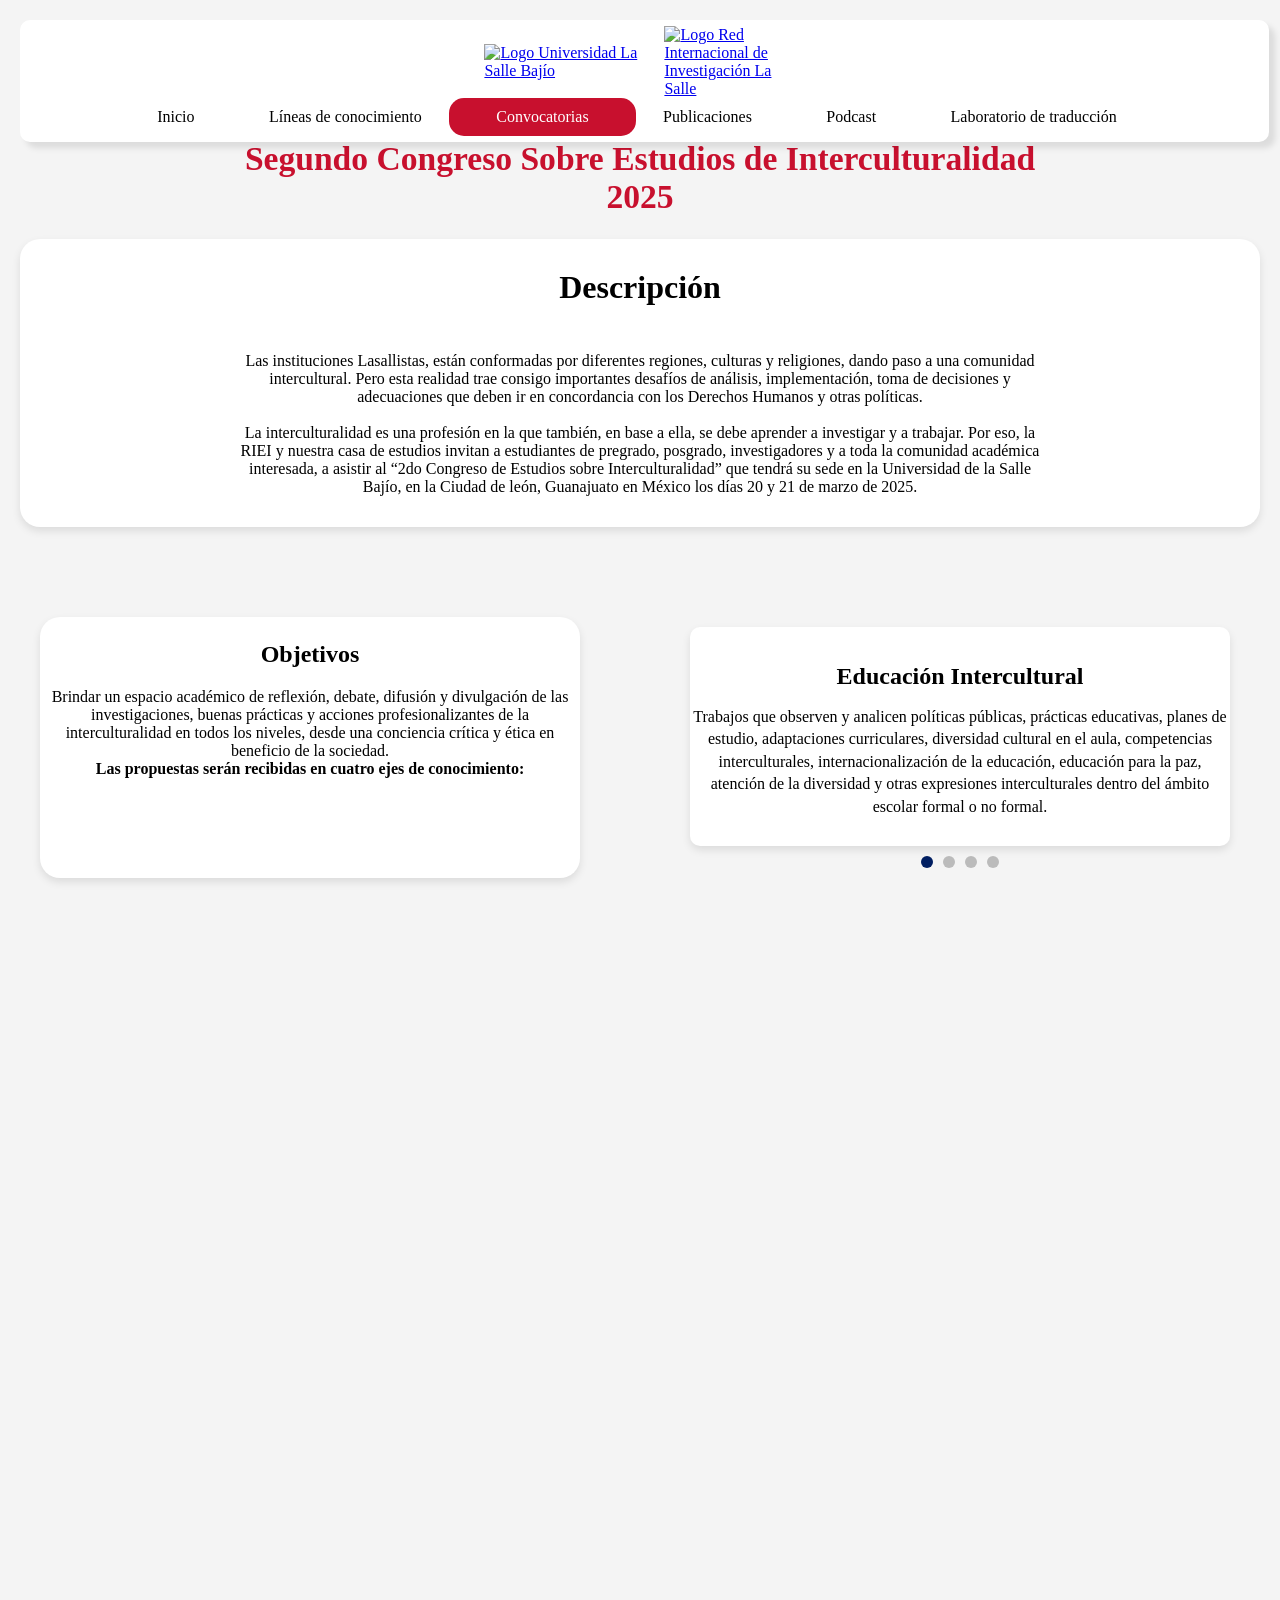
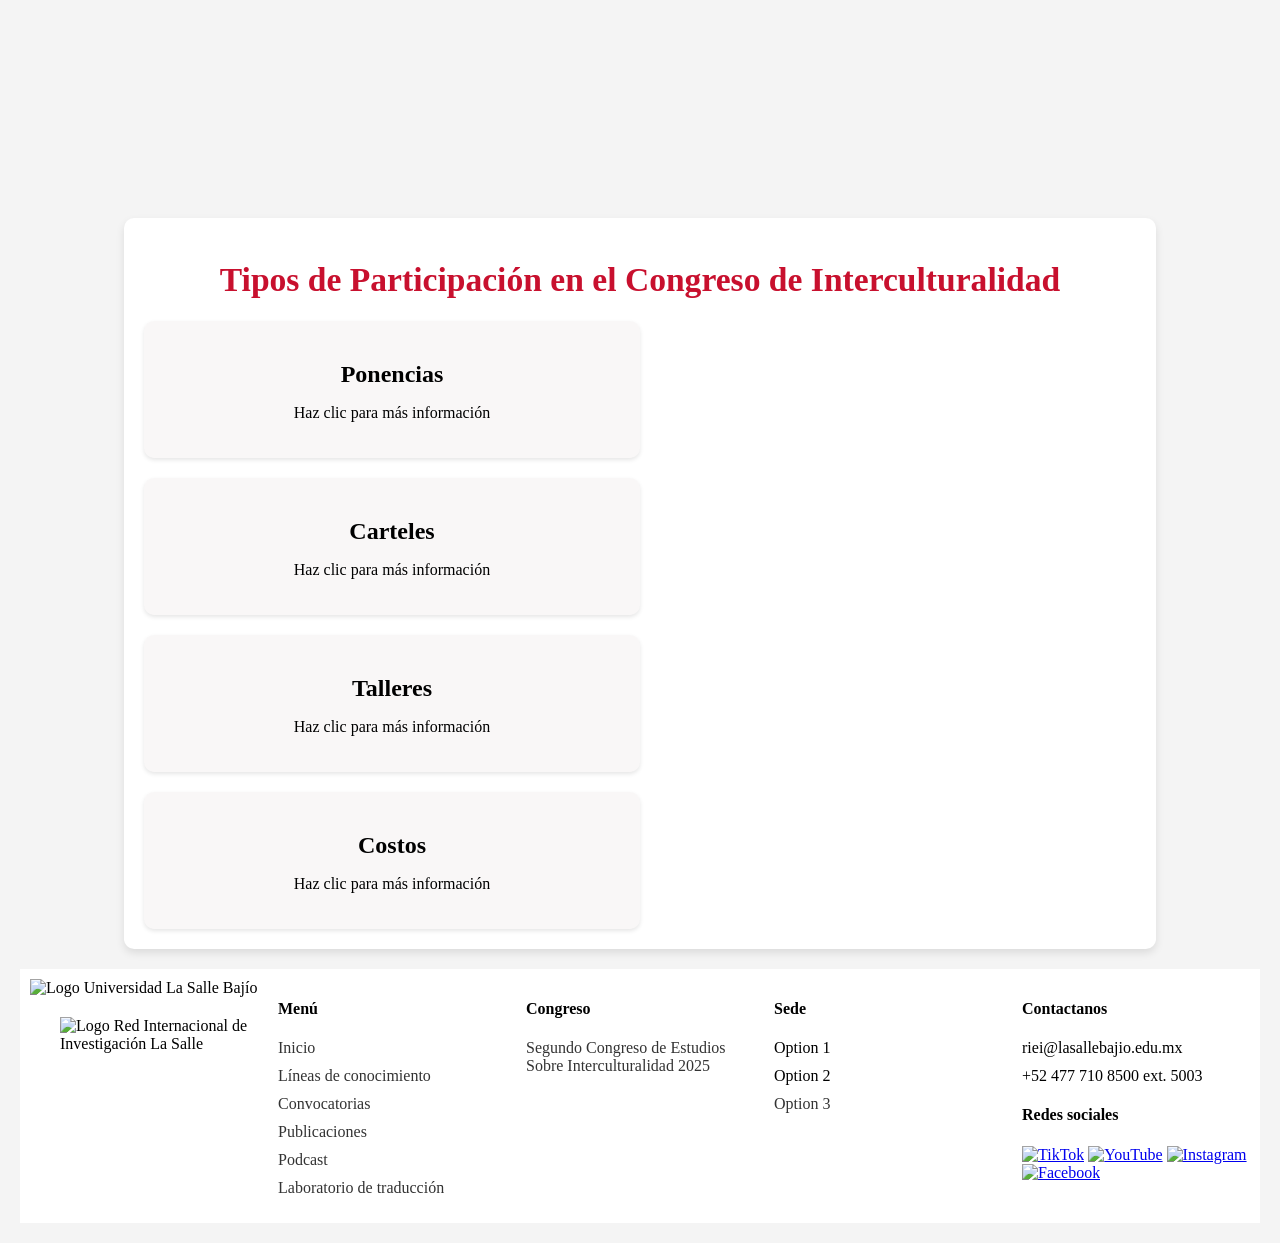
==== commit a185510e: "Update convocatorias.html" ====
--- a/convocatorias.html
+++ b/convocatorias.html
@@ -22,12 +22,6 @@
                     <li><a href="./laboratorio.html">Laboratorio de traducción</a></li>
                 </ul>
             </nav>
-            <div class="language-selector">
-                <select id="languageSwitcher" onchange="changeLanguage(this.value)">
-                    <option value="index.html">Español</option>
-                    <option value="index-en.html">English</option>
-                </select>
-            </div>
         </div>
     </header>
     <div class="container-linea-title">
@@ -111,7 +105,7 @@
     </div>
     
     <script src="script.js"></script>
-    <script src="js/languageSwitcher.js"></script>
+
     
     <script>
 let currentIndex = 0;
--- a/styles.css
+++ b/styles.css
@@ -147,6 +147,55 @@
     cursor: pointer;
 }
 
+/* Positioning the language selector */
+.language-selector {
+    position: absolute;
+    right: 50px;
+    display:inline;
+}
+
+/* Custom dropdown styling */
+#languageSwitcher {
+    background: #ffffff;
+    color: #333;
+    font-size: 12px;
+    padding: 5px 20px;
+    border: 2px solid #f7c2c2;
+    border-radius: 25px;
+    cursor: pointer;
+    outline: none;
+    appearance: none; /* Removes default browser styles */
+    transition: all 0.3s ease-in-out;
+}
+
+/* Custom dropdown hover effect */
+#languageSwitcher:hover {
+    background: #C8102E;
+    color: #fff;
+}
+
+/* Custom dropdown focus effect */
+#languageSwitcher:focus {
+    border-color: #d40e25;
+}
+
+/* Custom dropdown arrow */
+.language-selector {
+    position: relative;
+}
+
+.language-selector::after {
+    content: "▼";
+    font-size: 14px;
+    color: #001E61;
+    position: absolute;
+    right: 8px;
+    top: 50%;
+    transform: translateY(-50%);
+    pointer-events: none; /* Ensures click events work on the select */
+}
+
+
 /* Responsive design: make the menu and logos adapt to smaller screens */
 @media screen and (max-width: 1100px) {
     .menu-container {
@@ -231,6 +280,18 @@
     .logos {
         flex-direction: row;
     }
+
+    .language-selector {
+        right: 20px;
+    }
+    
+    #languageSwitcher {
+        font-size: 12px;
+        padding: 5px 20px;
+    }
+    .language-selector::after {
+        right:10px;
+    } 
 }
 
 @media screen and (max-width: 480px) {
@@ -414,12 +475,10 @@
         height: auto;
     }
   
-    /* Increase spacing between links */
     ul li {
         margin-bottom: 15px;
     }
   
-    /* Make social icons slightly larger on mobile */
     .social-icon {
         width: 36px;
         margin-right: 20px;
@@ -429,13 +488,13 @@
 
 /* Slideshow and title container */
 .mega-container {
-    display: flex;
+    display:flex;
     justify-content: center;
     align-items: flex-start; /* Aligns items to the top */
     flex-wrap: wrap;
     flex-direction: row;
     width: 100%;
-    margin-top: 150px; /* Optional spacing */
+    margin-top: 150px;
     box-sizing: border-box;
     padding: 0 20px; 
 }
@@ -475,7 +534,7 @@
     object-fit:contain;
 }
 
-/* Text area on each slide 
+/* Text area on each slide */
 .slide-text {
     position: absolute;
     bottom: 20px;
@@ -493,7 +552,7 @@
     align-items: center;
     border-radius: 20px;
 }
-*/
+
 /* Read more button */
 .read-more {
     background-color: #C8102E;
@@ -1111,9 +1170,26 @@
     padding: 20px;
     margin-top: 10px;
 }
+
 #descripcion p, #tipos p {
     text-align: center;
     font-size: 1rem;
+}
+
+.pdf-container {
+    width: 80%;
+    height: 90vh;
+    margin: 0 auto 40px auto;
+    display: flex;
+    justify-content: center;
+    align-items: center;
+    
+}
+
+#pdf {
+    width: 100%;
+    height: 100%;
+    border: none;
 }
 
 /*---------Carousel Objetivos-------------*/
@@ -1194,6 +1270,7 @@
     display: flex;
     justify-content: center;
     margin-top: 10px;
+    
 }
 
 .carousel-item.active, .slide.active {
@@ -1280,6 +1357,12 @@
     font-size: 1rem;
 }
 
+@media (max-width: 1024px) { 
+    .pdf-container {
+        width: 90%;
+        height: 80vh;
+    }
+}
 
 @media (max-width: 900px) {
     #descripcion {
@@ -1333,6 +1416,11 @@
         height: 10px;
         width: 10px;
     }
+
+    .pdf-container {
+        width: 95%;
+        height: 70vh;
+    }
 }
 
 @media (max-width: 600px) {
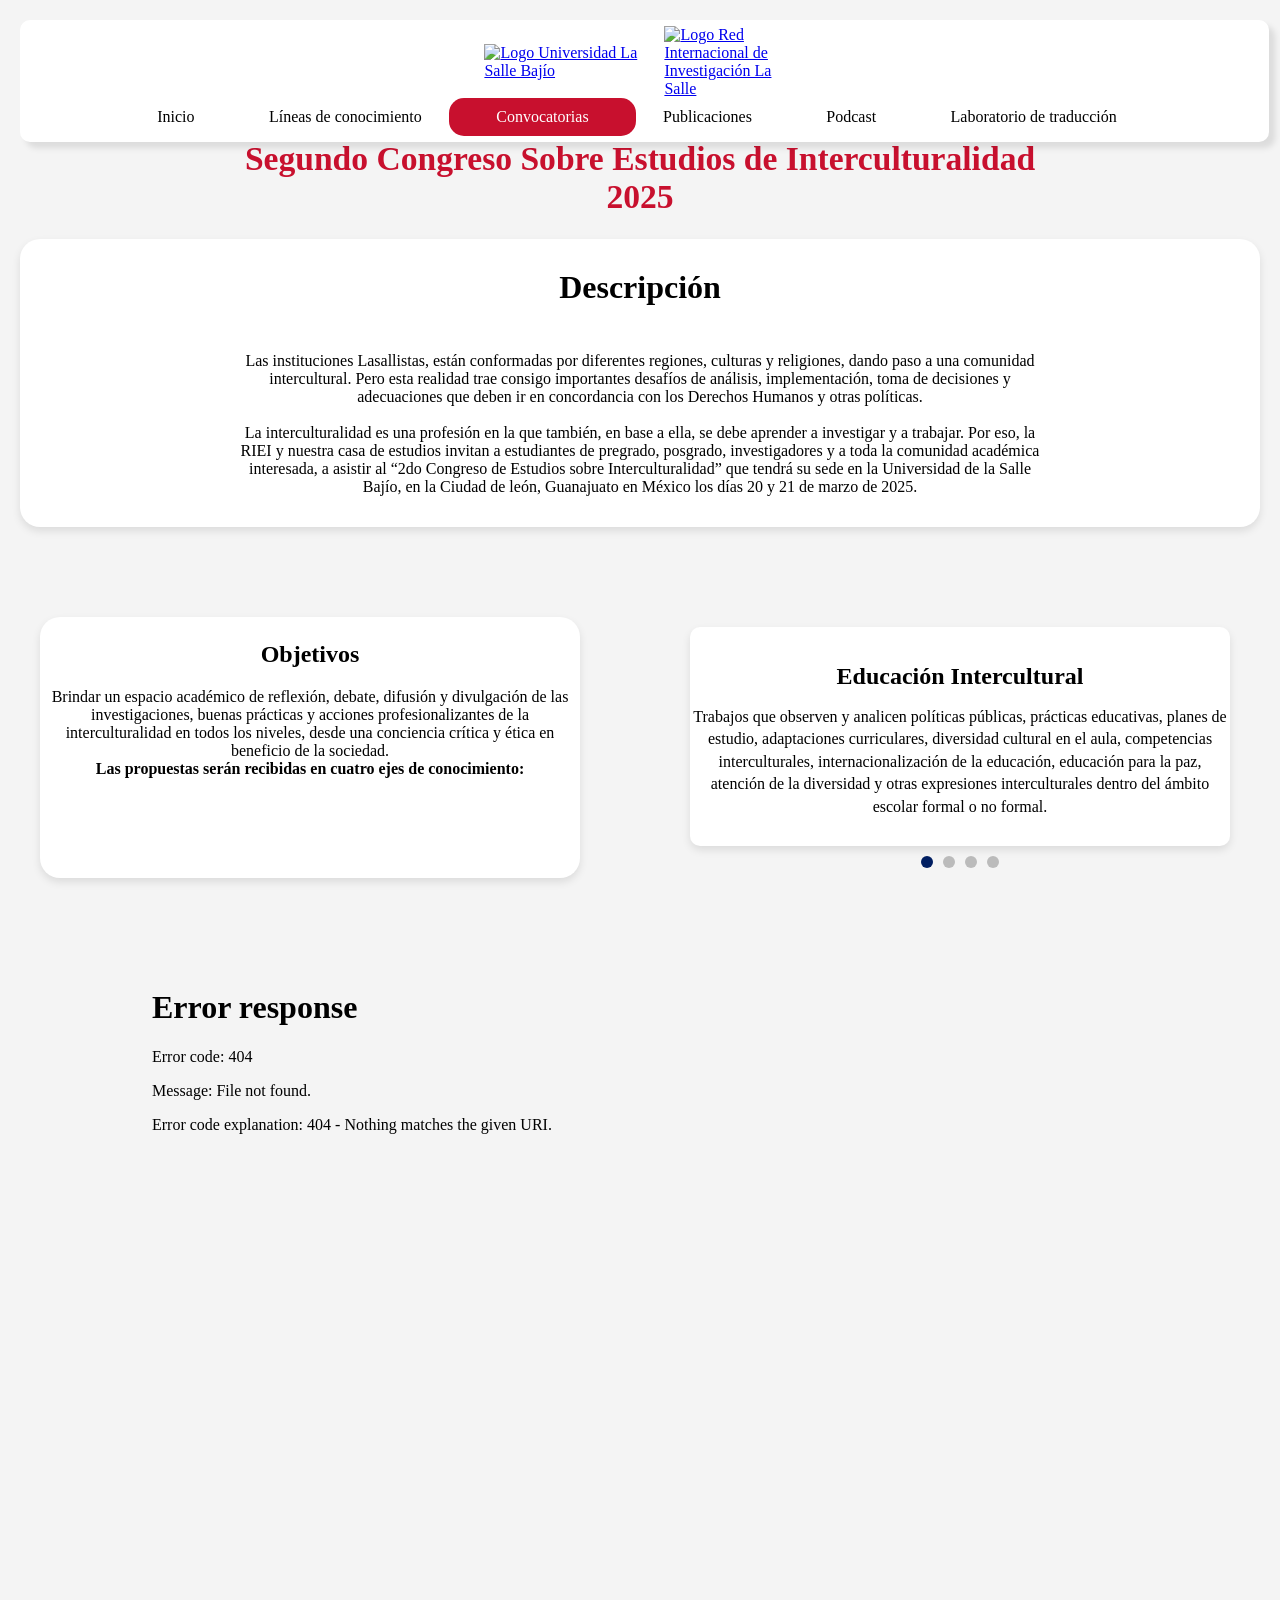
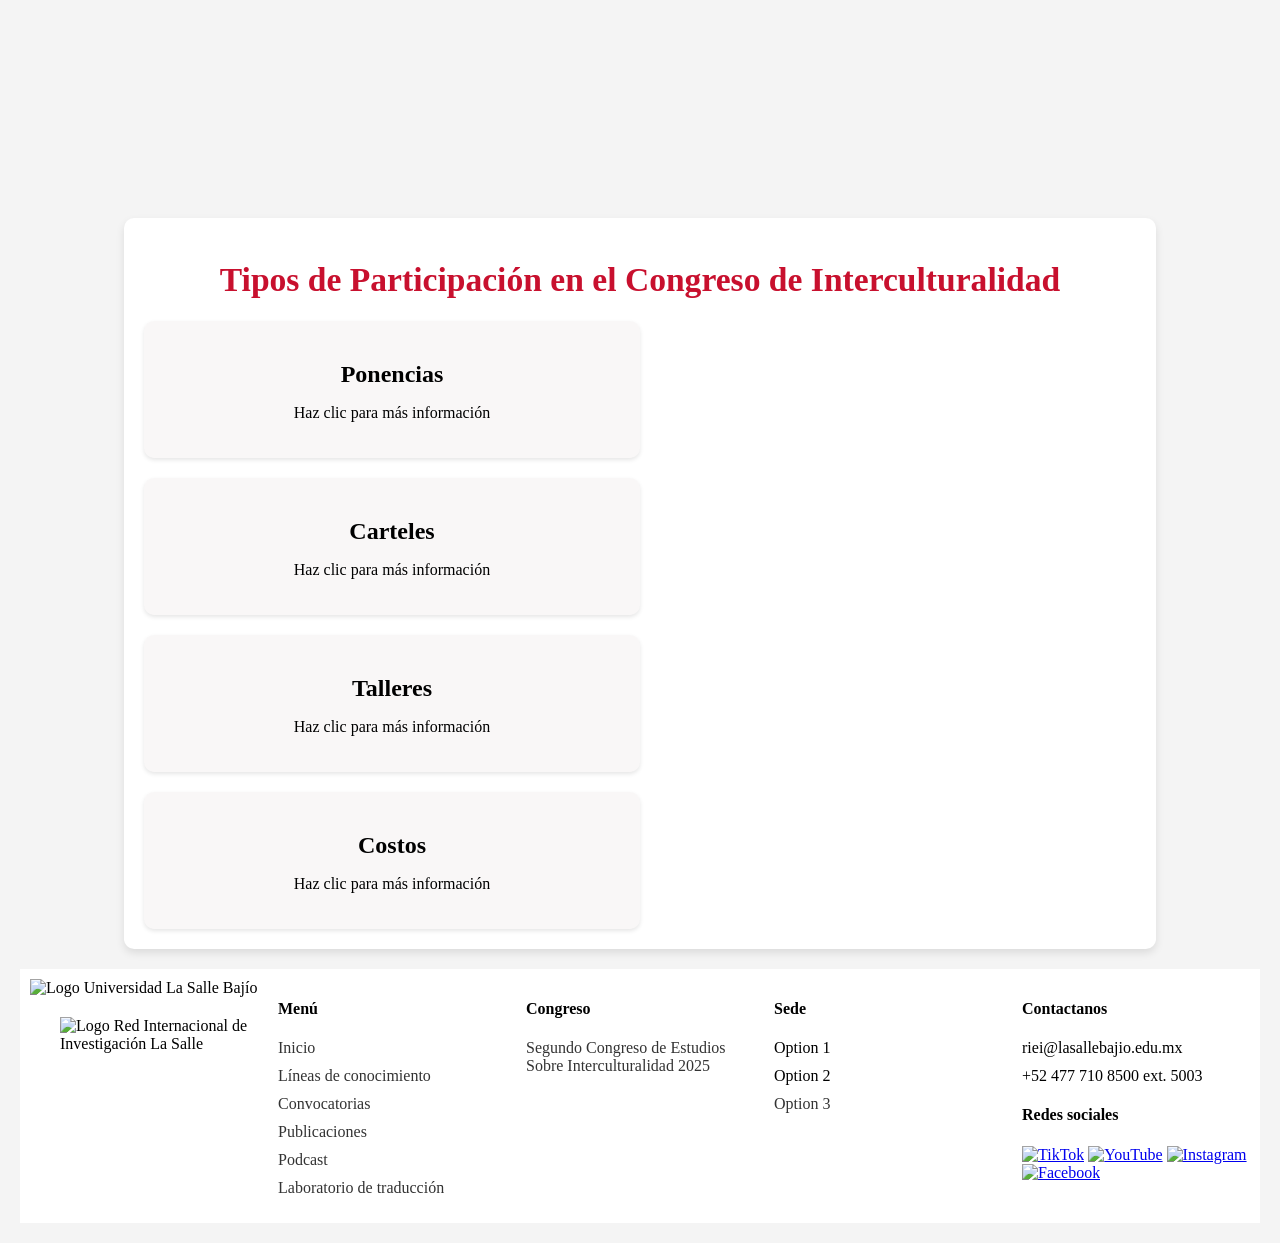
==== commit 121e5562: "Update convocatorias.html" ====
--- a/convocatorias.html
+++ b/convocatorias.html
@@ -74,7 +74,7 @@
     </div>
 
     <div class="pdf-container">
-        <iframe id="pdf" src="./assets/programaPDF/Programa General 2o Congreso RIEI.pdf" frameborder="0"></iframe>  <!-- pdf frame -->
+        <iframe id="pdf" src="./assets/programaPDF/Programa_General_Segundo_Congreso_RIEI.pdf" frameborder="0"></iframe>  <!-- pdf frame -->
     </div>
     <div class="container">
         <h1>Tipos de Participación en el Congreso de Interculturalidad</h1>
